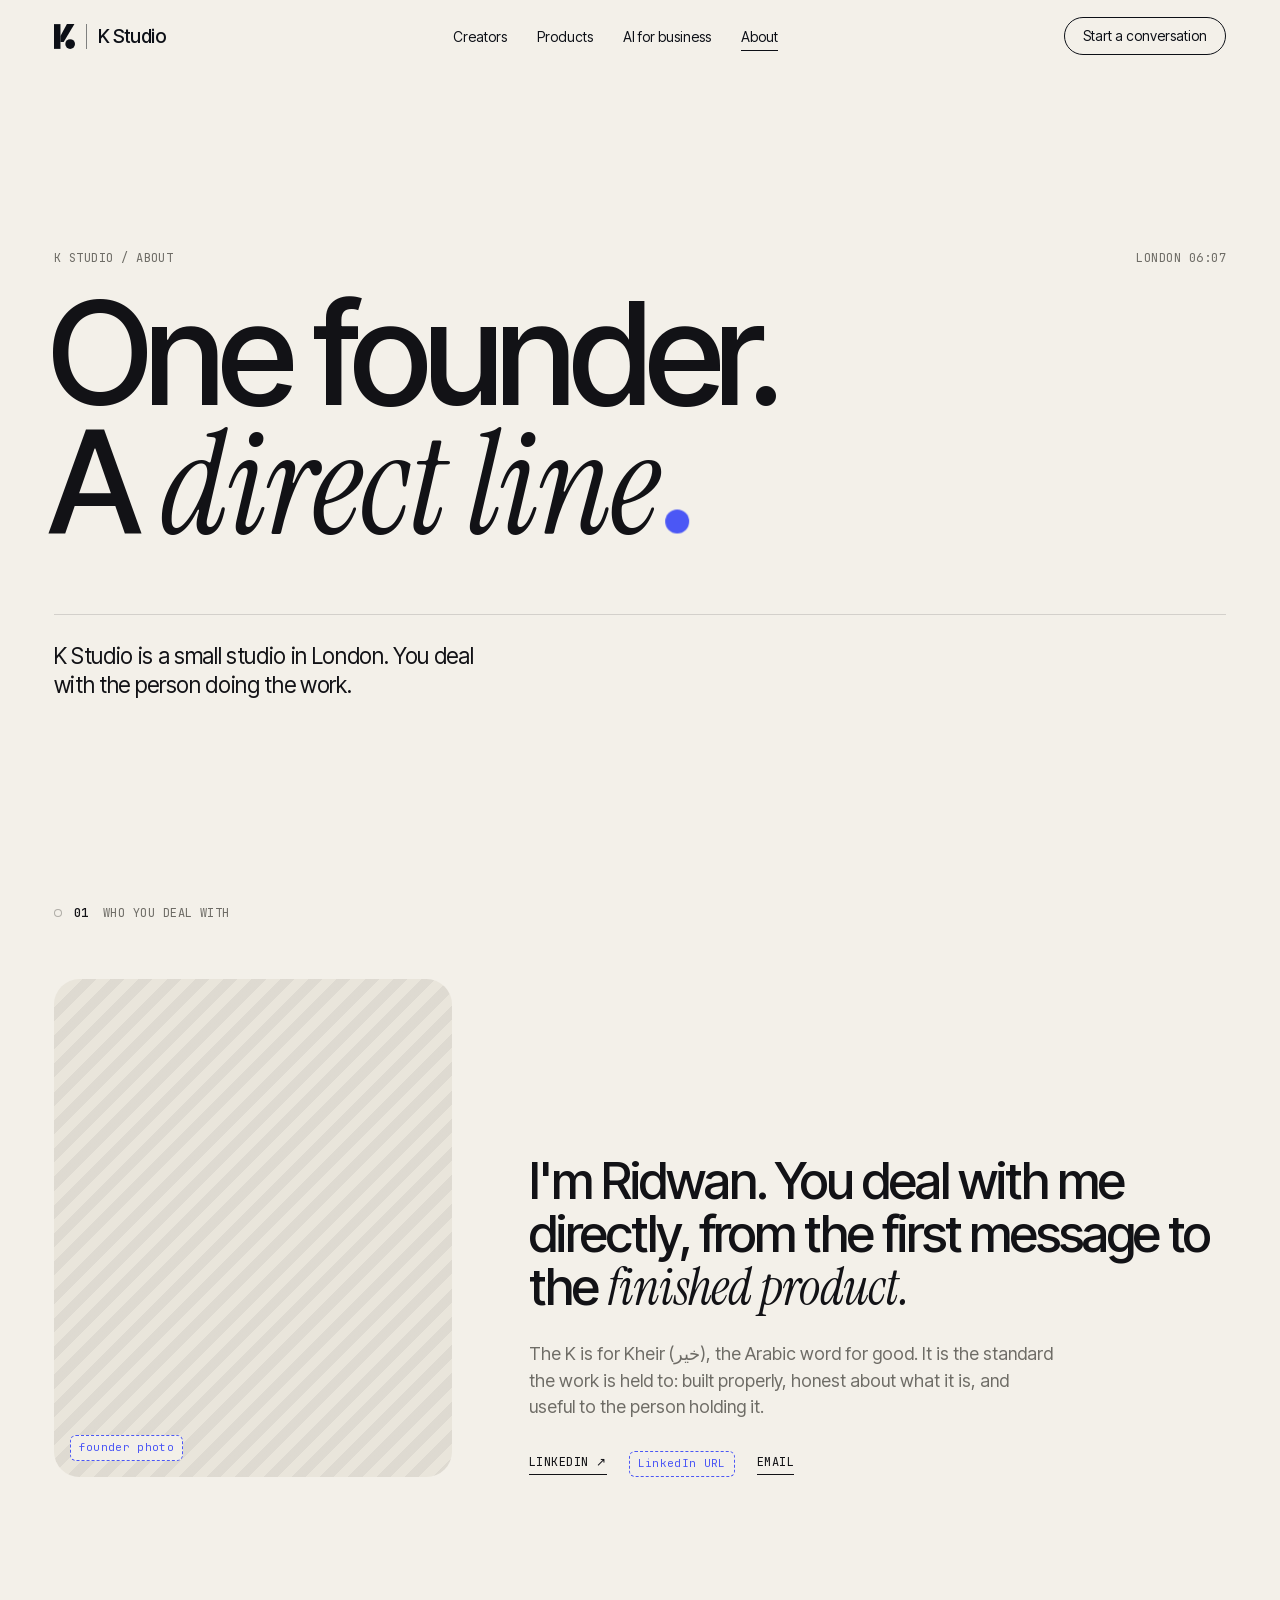
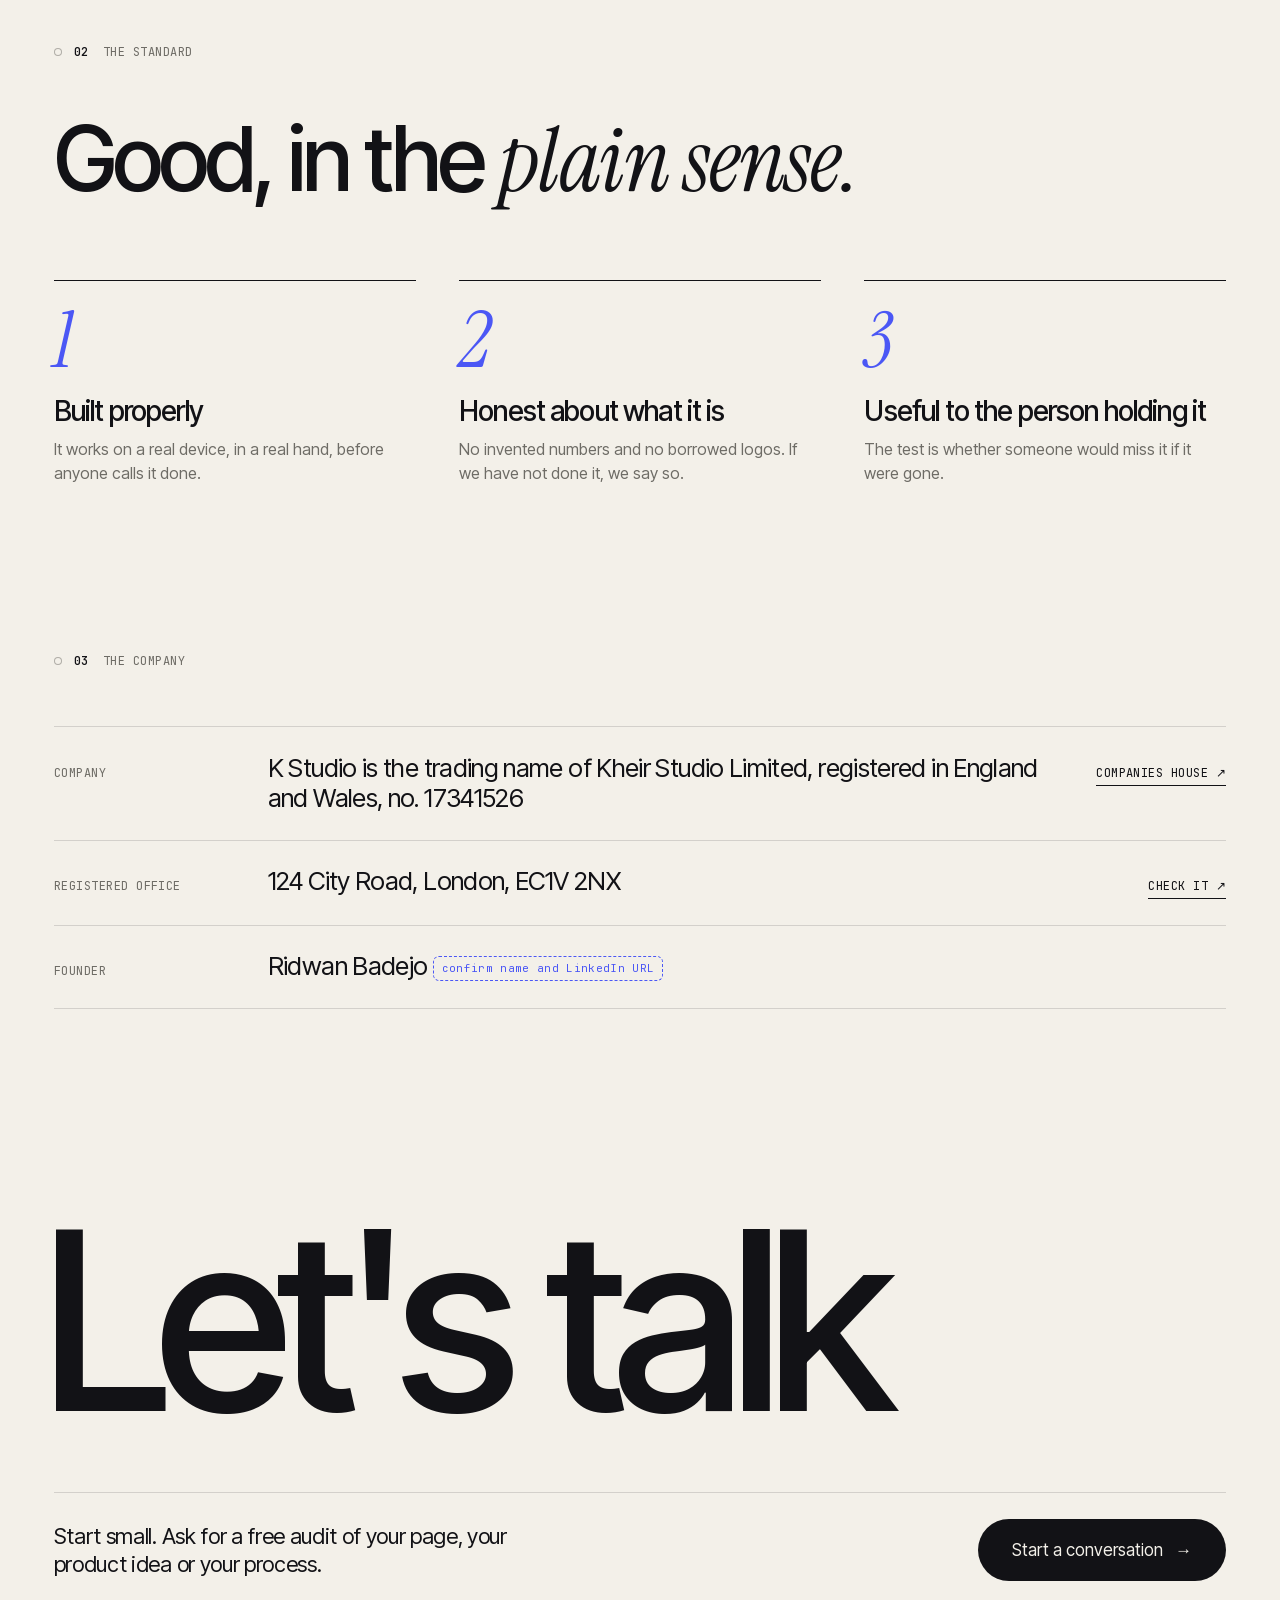
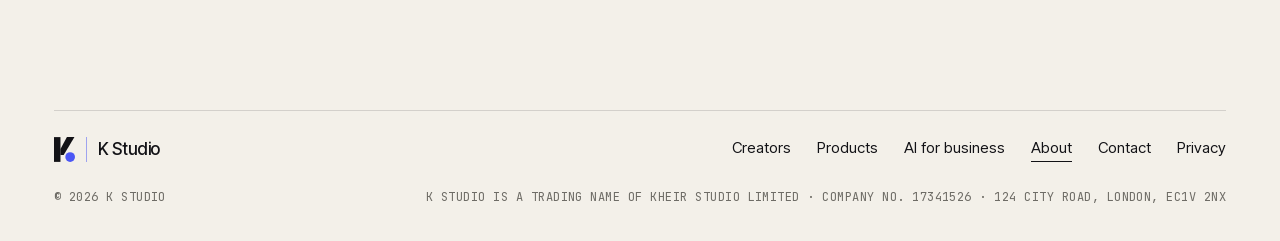
==== about/index.html @ 63e9dd8e "Launch the K Studio site Eight pages: home, creators, products, AI for business, about, contact, pri" ====
<!doctype html>
<html lang="en-GB">
<head>
<meta charset="utf-8">
<meta name="viewport" content="width=device-width, initial-scale=1">
<title>About · K Studio</title>
<meta name="description" content="K Studio is one founder in London. Who you deal with, the company behind it, and what the K stands for.">
<link rel="canonical" href="https://kheirstudio.com/about/">
<meta property="og:type" content="website">
<meta property="og:site_name" content="K Studio">
<meta property="og:title" content="About · K Studio">
<meta property="og:description" content="K Studio is one founder in London. Who you deal with, the company behind it, and what the K stands for.">
<meta property="og:url" content="https://kheirstudio.com/about/">
<meta property="og:image" content="https://kheirstudio.com/assets/og/about.png">
<meta property="og:image:width" content="1200">
<meta property="og:image:height" content="630">
<meta property="og:image:alt" content="K Studio. One founder. A direct line.">
<meta name="twitter:card" content="summary_large_image">
<meta name="theme-color" content="#F3F0E9">
<link rel="icon" href="/assets/logo-mark.svg" type="image/svg+xml">
<link rel="icon" href="/assets/favicon-32.png" sizes="32x32" type="image/png">
<link rel="apple-touch-icon" href="/assets/apple-touch-icon.png">
<link rel="preload" href="/assets/fonts/inter-tight-latin.woff2" as="font" type="font/woff2" crossorigin>
<script>document.documentElement.classList.add('js')</script>
<link rel="stylesheet" href="/assets/site.css">
</head>
<body>

<a class="skip" href="#main">Skip to content</a>
<div class="dot" aria-hidden="true"></div>

<header class="nav" id="nav">
  <div class="wrap nav-in">
    <a class="brand" href="/" aria-label="K Studio, home"><svg viewBox="15 9 39 46" width="21" height="25" aria-hidden="true"><rect x="15" y="9" width="12" height="46"/><path d="M27 31 39 9h14L33 42h-6z"/><circle class="k-dot" cx="45" cy="46" r="9"/></svg><i aria-hidden="true"></i><span>K Studio</span></a>
    <nav class="nav-links" aria-label="Main">
      <a href="/creators/">Creators</a>
      <a href="/products/">Products</a>
      <a href="/ai/">AI for business</a>
      <a href="/about/" aria-current="page">About</a>
    </nav>
    <a class="nav-cta" href="/contact/">Start a conversation</a>
    <a class="nav-menu" href="#footer-nav" aria-controls="menu">Menu</a>
  </div>
</header>
<div class="menu" id="menu" hidden>
  <nav aria-label="Menu">
    <a href="/" style="--i:0">Home</a>
    <a href="/creators/" style="--i:1">Creators</a>
    <a href="/products/" style="--i:2">Products</a>
    <a href="/ai/" style="--i:3">AI for business</a>
    <a href="/about/" aria-current="page" style="--i:4">About</a>
  </nav>
  <div>
    <a class="btn" href="/contact/">Start a conversation <span aria-hidden="true">→</span></a>
    <p class="menu-legal mono">K Studio is a trading name of Kheir Studio Limited · Company no. 17341526 · 124 City Road, London, EC1V 2NX</p>
  </div>
</div>

<main id="main">
  <!-- HERO -->
  <div class="hero hero--page wrap" id="top">
    <p class="hero-meta mono"><span>K Studio / About</span><span>London <span data-clock>00:00</span></span></p>
    <h1>
      <span class="line"><span class="line-in" style="--i:0">One founder.</span></span>
      <span class="line"><span class="line-in" style="--i:1">A <em>direct line</em><span class="dot-anchor" data-c="accent"></span></span></span>
    </h1>
    <div class="hero-foot">
      <p class="lede">K Studio is a small studio in London. You deal with the person doing the work.</p>
    </div>
  </div>

  <!-- 01 WHO YOU DEAL WITH -->
  <section class="wrap" id="about">
    <p class="label mono"><span class="dot-anchor dot-anchor--sm" data-c="accent"></span><b>01</b>Who you deal with</p>
    <div class="about">
      <div class="portrait" data-reveal><span class="todo">founder photo</span></div>
      <div data-reveal>
        <p class="about-t">I'm Ridwan. You deal with me directly, from the first message to the <em>finished product.</em></p>
        <p class="about-d">The K is for Kheir (<span lang="ar">خير</span>), the Arabic word for good. It is the standard the work is held to: built properly, honest about what it is, and useful to the person holding it.</p>
        <p class="about-l mono"><a href="#about">LinkedIn ↗</a><span class="todo">LinkedIn URL</span><a href="/contact/">Email</a></p>
      </div>
    </div>
  </section>

  <!-- 02 THE STANDARD -->
  <section class="wrap tight" id="standard">
    <p class="label mono"><span class="dot-anchor dot-anchor--sm" data-c="accent"></span><b>02</b>The standard</p>
    <h2 class="h2" data-reveal>Good, in the <em>plain sense.</em></h2>
    <div class="steps">
      <div class="step" data-reveal><i>1</i><h3>Built properly</h3><p>It works on a real device, in a real hand, before anyone calls it done.</p></div>
      <div class="step" data-reveal style="--d:110ms"><i>2</i><h3>Honest about what it is</h3><p>No invented numbers and no borrowed logos. If we have not done it, we say so.</p></div>
      <div class="step" data-reveal style="--d:220ms"><i>3</i><h3>Useful to the person holding it</h3><p>The test is whether someone would miss it if it were gone.</p></div>
    </div>
  </section>

  <!-- 03 THE COMPANY -->
  <section class="wrap tight" id="company">
    <p class="label mono"><span class="dot-anchor dot-anchor--sm" data-c="accent"></span><b>03</b>The company</p>
    <ul class="ledger">
      <li data-reveal><span class="k mono">Company</span><span class="v">K Studio is the trading name of Kheir Studio Limited, registered in England and Wales, no. 17341526</span><a class="go mono" href="https://find-and-update.company-information.service.gov.uk/company/17341526" target="_blank" rel="noopener">Companies House ↗</a></li>
      <li data-reveal><span class="k mono">Registered office</span><span class="v">124 City Road, London, EC1V 2NX</span><a class="go mono" href="https://find-and-update.company-information.service.gov.uk/company/17341526" target="_blank" rel="noopener">Check it ↗</a></li>
      <li data-reveal><span class="k mono">Founder</span><span class="v">Ridwan Badejo <span class="todo">confirm name and LinkedIn URL</span></span></li>
    </ul>
  </section>

  <!-- CTA -->
  <section class="wrap cta" id="contact">
    <p class="cta-big" aria-label="Let's talk.">Let's talk<span class="dot-anchor" data-c="accent"></span></p>
    <div class="cta-foot">
      <p>Start small. Ask for a free audit of your page, your product idea or your process.</p>
      <a class="btn" href="/contact/" data-magnetic>Start a conversation <span aria-hidden="true">→</span></a>
    </div>
  </section>
</main>

<footer class="wrap">
  <div class="foot">
    <a class="brand" href="/" aria-label="K Studio, home"><svg viewBox="15 9 39 46" width="21" height="25" aria-hidden="true"><rect x="15" y="9" width="12" height="46"/><path d="M27 31 39 9h14L33 42h-6z"/><circle class="k-dot" cx="45" cy="46" r="9"/></svg><i aria-hidden="true"></i><span>K Studio</span></a>
    <nav class="foot-nav" id="footer-nav" aria-label="Footer">
      <a href="/creators/">Creators</a>
      <a href="/products/">Products</a>
      <a href="/ai/">AI for business</a>
      <a href="/about/" aria-current="page">About</a>
      <a href="/contact/">Contact</a>
      <a href="/privacy/">Privacy</a>
    </nav>
  </div>
  <p class="foot-legal mono"><span>&copy; <span id="year">2026</span> K Studio</span><span>K Studio is a trading name of Kheir Studio Limited · Company no. 17341526 · 124 City Road, London, EC1V 2NX</span></p>
</footer>

<script src="/assets/site.js"></script>
</body>
</html>
---- assets/site.css ----
/* Fonts: self-hosted, Latin subset. SIL Open Font Licence 1.1, see fonts/OFL-*.txt */
@font-face{font-family:"Inter Tight";font-style:normal;font-weight:400 500;font-display:swap;
  src:url(fonts/inter-tight-latin.woff2) format("woff2");
  unicode-range:U+0000-00FF,U+0131,U+0152-0153,U+02BB-02BC,U+02C6,U+02DA,U+02DC,U+0304,U+0308,U+0329,U+2000-206F,U+20AC,U+2122,U+2191,U+2193,U+2212,U+2215,U+FEFF,U+FFFD}
@font-face{font-family:"Instrument Serif";font-style:italic;font-weight:400;font-display:swap;
  src:url(fonts/instrument-serif-italic-latin.woff2) format("woff2");
  unicode-range:U+0000-00FF,U+0131,U+0152-0153,U+02BB-02BC,U+02C6,U+02DA,U+02DC,U+0304,U+0308,U+0329,U+2000-206F,U+20AC,U+2122,U+2191,U+2193,U+2212,U+2215,U+FEFF,U+FFFD}
@font-face{font-family:"JetBrains Mono";font-style:normal;font-weight:400 500;font-display:swap;
  src:url(fonts/jetbrains-mono-latin.woff2) format("woff2");
  unicode-range:U+0000-00FF,U+0131,U+0152-0153,U+02BB-02BC,U+02C6,U+02DA,U+02DC,U+0304,U+0308,U+0329,U+2000-206F,U+20AC,U+2122,U+2191,U+2193,U+2212,U+2215,U+FEFF,U+FFFD}

:root{
  --paper:#F3F0E9; --ink:#121216; --mut:#6E6C66; --line:rgba(18,18,22,.14); --line-2:rgba(18,18,22,.32);
  --accent:#4B57F5; --accent-night:#8A94FF; --live:#17A567;
  --night:#0B0B10; --night-ink:#EFEDE6; --night-mut:#8E8D97; --night-line:rgba(239,237,230,.14);
  --ease:cubic-bezier(.22,1,.36,1);
  --pad:clamp(20px,4.2vw,64px);
  --radius:clamp(22px,3vw,44px);
  --sans:"Inter Tight",-apple-system,BlinkMacSystemFont,"Segoe UI",sans-serif;
  --serif:"Instrument Serif",Georgia,serif;
  --mono:"JetBrains Mono",ui-monospace,Menlo,monospace;
}
*{box-sizing:border-box;margin:0;padding:0}
html{-webkit-text-size-adjust:100%}
html.menu-open{overflow:hidden}
body{background:var(--paper);color:var(--ink);font-family:var(--sans);font-size:17px;line-height:1.5;
  -webkit-font-smoothing:antialiased;overflow-x:hidden}
a{color:inherit;text-decoration:none}
img{display:block;max-width:100%}
picture{display:contents}
ul,ol{list-style:none}
em{font-family:var(--serif);font-style:italic;font-weight:400;letter-spacing:-.015em}
:focus-visible{outline:2px solid var(--accent);outline-offset:4px;border-radius:4px}
.night :focus-visible{outline-color:var(--accent-night)}
.wrap{max-width:1360px;margin:0 auto;padding-left:var(--pad);padding-right:var(--pad)}
.mono{font-family:var(--mono);font-size:12px;letter-spacing:.04em;text-transform:uppercase}
.skip{position:absolute;left:-999px}
.skip:focus{left:16px;top:16px;z-index:99;background:var(--ink);color:var(--paper);padding:10px 14px;border-radius:8px}
.todo{display:inline-block;font-family:var(--mono);font-size:11px;letter-spacing:.03em;color:var(--accent);
  border:1px dashed var(--accent);border-radius:6px;padding:4px 8px;text-transform:none;line-height:1.4;vertical-align:middle}
.night .todo{color:var(--accent-night);border-color:var(--accent-night)}
.u{border-bottom:1px solid currentColor;padding-bottom:2px;transition:color .3s}
.u:hover{color:var(--accent)}

/* reveal on scroll (only hidden when JS is running) */
.js [data-reveal]{opacity:0;transform:translateY(26px);transition:opacity 1s var(--ease),transform 1s var(--ease);transition-delay:var(--d,0ms)}
.js [data-reveal].is-in{opacity:1;transform:none}

/* ---------- the dot ---------- */
.dot{position:fixed;left:0;top:0;width:10px;height:10px;border-radius:50%;background:var(--accent);
  z-index:30;pointer-events:none;opacity:0;will-change:transform}
.js-dot .dot{opacity:1;view-transition-name:dot}
.dot-anchor{display:inline-block;width:.17em;height:.17em;border-radius:50%;background:var(--accent);margin-left:.05em;flex:none}
.dot-anchor--sm{width:8px;height:8px;margin:0 12px 0 0}
.js-dot .dot-anchor{background:transparent}
.js-dot .dot-anchor--sm{box-shadow:inset 0 0 0 1px currentColor;opacity:.5}

/* ---------- nav ---------- */
.nav{position:fixed;inset:0 0 auto 0;z-index:50;mix-blend-mode:difference;color:#fff;transition:transform .6s var(--ease)}
.nav.is-hidden{transform:translateY(-110%)}
.menu-open .nav{transform:none}
.nav-in{display:flex;align-items:center;justify-content:space-between;height:72px}
/* logo lockup: K-dot icon, hairline, name. One colour in the nav because of the blend mode. */
.brand{display:inline-flex;align-items:center;gap:11px;font-weight:500;letter-spacing:-.03em;font-size:19px;line-height:1;white-space:nowrap}
.brand svg{height:25px;width:auto;fill:currentColor;flex:none}
.brand i{display:block;width:1px;height:25px;background:currentColor;opacity:.5}
.nav-links{display:flex;gap:30px;font-size:14px}
.nav-links a{position:relative;padding:4px 0}
.nav-links a::after{content:"";position:absolute;left:0;right:0;bottom:0;height:1px;background:currentColor;
  transform:scaleX(0);transform-origin:right;transition:transform .5s var(--ease)}
.nav-links a:hover::after,.nav-links a[aria-current]::after{transform:scaleX(1);transform-origin:left}
.nav-cta,.nav-menu{border:1px solid currentColor;border-radius:999px;padding:9px 18px;font-size:14px;line-height:1.3;transition:background .4s,color .4s}
.nav-cta:hover,.nav-menu:hover{background:#fff;color:#000}
.nav-menu{display:none;background:none;color:inherit;font-family:inherit;cursor:pointer}
@media(max-width:760px){.nav-links,.nav-cta{display:none}.nav-menu{display:inline-block}}

/* menu (phones) */
.menu{position:fixed;inset:0;z-index:45;background:var(--paper);overflow-y:auto;
  padding:104px var(--pad) 40px;display:flex;flex-direction:column;justify-content:space-between;gap:40px}
.menu[hidden]{display:none}
.menu nav{display:flex;flex-direction:column;border-bottom:1px solid var(--line)}
.menu nav a{font-size:clamp(38px,11vw,60px);font-weight:500;letter-spacing:-.045em;line-height:1.15;padding:8px 0;border-top:1px solid var(--line)}
.menu nav a[aria-current]{color:var(--accent)}
.menu .btn{align-self:flex-start;margin-top:28px}
.menu-legal{color:var(--mut);line-height:1.6}
.js .menu{opacity:0;transition:opacity .45s var(--ease)}
.js .menu nav a{transform:translateY(18px);transition:transform .8s var(--ease);transition-delay:calc(var(--i,0)*45ms)}
.js .menu.is-open{opacity:1}
.js .menu.is-open nav a{transform:none}

/* ---------- hero ---------- */
.hero{min-height:100svh;display:flex;flex-direction:column;justify-content:flex-end;padding-top:130px;padding-bottom:38px}
.hero--page{min-height:82svh}
.hero--short{min-height:0;padding-top:clamp(130px,17vw,240px);padding-bottom:0}
.hero-meta{display:flex;justify-content:space-between;gap:20px;color:var(--mut)}
h1{font-weight:500;font-size:clamp(40px,11.2vw,184px);line-height:.9;letter-spacing:-.05em;margin:22px 0 0 -.04em}
.h1--long{font-size:clamp(35px,6.9vw,96px)}
.line{display:block;overflow:hidden;padding-bottom:.16em;margin-bottom:-.16em}
.line-in{display:block}
.js .line-in{transform:translateY(114%)}
.js.is-ready .line-in{transform:none;transition:transform 1.25s var(--ease);transition-delay:calc(var(--i,0)*120ms + 120ms)}
.hero-foot{display:grid;grid-template-columns:minmax(0,1fr) auto;gap:40px;align-items:end;
  margin-top:clamp(34px,5vw,70px);padding-top:26px;border-top:1px solid var(--line)}
.lede{font-size:clamp(18px,1.75vw,25px);line-height:1.32;letter-spacing:-.015em;max-width:34ch}
.live li{display:flex;justify-content:space-between;gap:34px;padding:7px 0}
.live a{display:flex;justify-content:space-between;gap:34px;width:100%}
.live a span{color:var(--mut);transition:color .3s}
.live a:hover span{color:var(--accent)}
.live-h{color:var(--mut);align-items:center;justify-content:flex-start!important;gap:9px!important}
.pulse{display:inline-block;width:7px;height:7px;border-radius:50%;background:var(--live);position:relative;flex:none}
.pulse::after{content:"";position:absolute;inset:-5px;border-radius:50%;border:1px solid var(--live);animation:ping 2.4s var(--ease) infinite}
@keyframes ping{0%{transform:scale(.5);opacity:.9}100%{transform:scale(1.5);opacity:0}}
@media(max-width:760px){.hero-foot{grid-template-columns:1fr}}

/* ---------- sections ---------- */
section{padding-top:clamp(90px,13vw,190px);padding-bottom:clamp(90px,13vw,190px)}
section.tight{padding-top:0}
section.compact{padding-top:clamp(56px,7vw,110px);padding-bottom:0}
.label{display:flex;align-items:center;color:var(--mut);margin-bottom:clamp(30px,4.4vw,64px)}
.label b{font-weight:500;color:var(--ink);margin-right:14px}
.h2{font-size:clamp(40px,7vw,116px);line-height:.94;letter-spacing:-.045em;font-weight:500}
.label + .ledger{margin-top:0}
.statement-lite{font-size:clamp(22px,2.4vw,34px);line-height:1.2;letter-spacing:-.025em;max-width:30ch}
.after{margin-top:22px}

/* dark band */
.night{background:var(--night);color:var(--night-ink);border-radius:var(--radius)}
.night .label{color:var(--night-mut)}
.night .label b{color:var(--night-ink)}
.night + section{padding-top:clamp(90px,13vw,190px)}

/* statement */
.statement{font-size:clamp(29px,4.5vw,72px);line-height:1.07;letter-spacing:-.035em;font-weight:500;max-width:1180px}
.js .statement .w{opacity:.16}
.statement-d{color:var(--mut);font-size:clamp(17px,1.4vw,20px);max-width:48ch;margin-top:clamp(26px,3vw,40px)}

/* service rows */
.rows{border-bottom:1px solid var(--line)}
.row{display:grid;grid-template-columns:70px minmax(0,1fr) minmax(0,1.05fr) 44px;gap:24px;align-items:center;
  padding:clamp(26px,3.4vw,46px) 0;border-top:1px solid var(--line)}
.row-n{color:var(--mut)}
.row-t{font-size:clamp(34px,5.2vw,82px);line-height:1;letter-spacing:-.045em;font-weight:500;
  transition:transform .7s var(--ease),color .4s}
.row-d{color:var(--mut);font-size:16px;line-height:1.5;max-width:46ch}
.row-d strong{display:block;color:var(--ink);font-weight:500;font-size:19px;letter-spacing:-.01em;margin-bottom:6px}
.row-a{font-size:26px;justify-self:end;transition:transform .7s var(--ease),color .4s}
.row:hover .row-t{transform:translateX(18px);color:var(--accent)}
.row:hover .row-a{transform:translateX(8px);color:var(--accent)}
@media(max-width:860px){
  .row{grid-template-columns:40px minmax(0,1fr) 30px}
  .row-d{grid-column:2 / -1}
  .row:hover .row-t{transform:none}
}

/* projects */
.project{display:grid;grid-template-columns:minmax(0,5fr) minmax(0,6fr);gap:clamp(30px,6vw,110px);align-items:center;
  padding:clamp(64px,9vw,140px) 0;border-top:1px solid var(--night-line)}
.project--first{border-top:0;padding-top:clamp(50px,7vw,100px)}
.project:last-child{padding-bottom:0}
.project--flip .p-media{order:-1}
.p-head{display:flex;align-items:center;gap:16px}
.p-head img{width:56px;height:56px;border-radius:14px}
.p-name{font-size:clamp(30px,3.6vw,56px);letter-spacing:-.04em;font-weight:500;line-height:1}
.p-line{font-size:clamp(19px,1.8vw,26px);line-height:1.28;letter-spacing:-.015em;margin:24px 0 30px;max-width:26ch}
.facts{border-top:1px solid var(--night-line)}
.facts li{display:grid;grid-template-columns:118px minmax(0,1fr);gap:16px;padding:13px 0;border-bottom:1px solid var(--night-line);font-size:15px}
.facts .mono{color:var(--night-mut);padding-top:3px}
.facts .ok{display:inline-flex;align-items:center;gap:9px}
.facts a{border-bottom:1px solid currentColor}
.btn-line{display:inline-flex;gap:10px;align-items:center;margin-top:32px;padding-bottom:6px;border-bottom:1px solid currentColor;font-size:16px}
.btn-line span{display:inline-block;transition:transform .5s var(--ease)}
.btn-line:hover span{transform:translate(4px,-4px)}
.btn-line--r:hover span{transform:translateX(5px)}
.phones{display:flex;justify-content:center;gap:clamp(14px,2.4vw,36px);align-items:flex-start}
a.phones{cursor:pointer}
.phone{width:min(44%,300px);aspect-ratio:506/1100;border-radius:clamp(26px,3.3vw,48px);padding:6px;background:#1C1C22;
  box-shadow:0 50px 90px -34px rgba(0,0,0,.85),inset 0 0 0 1px rgba(255,255,255,.07);will-change:transform}
.phone img{width:100%;height:100%;object-fit:cover;border-radius:clamp(21px,2.9vw,42px)}
.ba{position:relative;aspect-ratio:3/2;border-radius:clamp(16px,2vw,28px);overflow:hidden;--pos:50%;background:#16161b}
.ba img{position:absolute;inset:0;width:100%;height:100%;object-fit:cover}
.ba-before{clip-path:inset(0 calc(100% - var(--pos)) 0 0)}
.ba-line{position:absolute;top:0;bottom:0;left:var(--pos);width:2px;margin-left:-1px;background:#fff}
.ba-line::after{content:"";position:absolute;top:50%;left:50%;width:38px;height:38px;margin:-19px 0 0 -19px;border-radius:50%;
  background:#fff;box-shadow:0 6px 20px rgba(0,0,0,.35)}
.ba-tag{position:absolute;bottom:14px;background:rgba(11,11,16,.62);color:#fff;padding:6px 10px;border-radius:999px;
  -webkit-backdrop-filter:blur(8px);backdrop-filter:blur(8px);font-size:10px}
.ba-tag--l{left:14px}.ba-tag--r{right:14px}
.ba input{position:absolute;inset:0;width:100%;height:100%;margin:0;opacity:0;cursor:ew-resize}
@media(max-width:860px){
  .project{grid-template-columns:1fr}
  .project--flip .p-media{order:0}
}

/* receipts */
.ledger{border-bottom:1px solid var(--line);margin-top:clamp(40px,5vw,70px)}
.ledger li{display:grid;grid-template-columns:190px minmax(0,1fr) auto;gap:24px;align-items:baseline;
  padding:clamp(18px,2vw,28px) 0;border-top:1px solid var(--line)}
.ledger .k{color:var(--mut)}
.ledger .v{font-size:clamp(18px,2vw,29px);letter-spacing:-.025em;line-height:1.2;transition:transform .7s var(--ease)}
.ledger .go{white-space:nowrap;border-bottom:1px solid currentColor;padding-bottom:3px;transition:color .3s}
.ledger li:hover .v{transform:translateX(12px)}
.ledger li:hover .go{color:var(--accent)}
.ledger .none .v{color:var(--mut)}
.ledger--plain li{grid-template-columns:190px minmax(0,1fr)}
.ledger--plain li:hover .v{transform:none}
@media(max-width:860px){
  .ledger li,.ledger--plain li{grid-template-columns:1fr;gap:8px}
  .ledger .go{justify-self:start}
  .ledger li:hover .v{transform:none}
}

/* steps */
.steps{display:grid;grid-template-columns:repeat(3,minmax(0,1fr));gap:clamp(24px,3.4vw,56px);margin-top:clamp(44px,6vw,90px)}
.steps--4{grid-template-columns:repeat(4,minmax(0,1fr))}
.step{border-top:1px solid var(--ink);padding-top:22px}
.step i{font-family:var(--serif);font-style:italic;font-size:clamp(54px,6vw,92px);line-height:1;color:var(--accent);display:block}
.step h3{font-size:clamp(22px,2.2vw,31px);letter-spacing:-.03em;font-weight:500;margin:16px 0 10px;line-height:1.1}
.step p{color:var(--mut);font-size:16px;max-width:34ch}
.night .step{border-top-color:var(--night-line)}
.night .step i{color:var(--accent-night)}
.night .step p{color:var(--night-mut)}
.keep{display:flex;flex-wrap:wrap;gap:12px 30px;align-items:center;margin-top:clamp(40px,5vw,70px);
  font-size:clamp(20px,2.3vw,32px);letter-spacing:-.03em}
.keep span.mono{color:var(--mut)}
.night .keep span.mono{color:var(--night-mut)}
.keep + .keep{margin-top:16px}
.night .btn-line{margin-top:clamp(36px,4vw,56px)}
@media(max-width:1000px){.steps--4{grid-template-columns:repeat(2,minmax(0,1fr))}}
@media(max-width:860px){.steps,.steps--4{grid-template-columns:1fr}}

/* two columns: you keep / we do */
.cols2{display:grid;grid-template-columns:repeat(2,minmax(0,1fr));margin-top:clamp(44px,6vw,90px)}
.cols2 > div{padding:0 clamp(20px,4vw,64px)}
.cols2 > div:first-child{padding-left:0}
.cols2 > div + div{border-left:1px solid var(--night-line);padding-right:0}
.cols2 .mono{color:var(--night-mut);padding-bottom:16px}
.cols2 ul{border-bottom:1px solid var(--night-line)}
.cols2 li{font-size:28px;font-weight:500;letter-spacing:-.035em;line-height:1.15;padding:12px 0;border-top:1px solid var(--night-line)}
@media(max-width:760px){
  .cols2{grid-template-columns:1fr;gap:44px}
  .cols2 > div,.cols2 > div + div{padding:0;border-left:0}
}

/* sample audit card */
.audit{max-width:760px;margin-top:clamp(40px,5vw,70px);border:1px solid var(--line);border-radius:14px;background:var(--paper);padding:clamp(20px,3vw,36px)}
.audit-h{color:var(--accent);padding-bottom:18px}
.audit li{display:grid;grid-template-columns:170px minmax(0,1fr);gap:8px 24px;padding:16px 0;border-top:1px solid var(--line)}
.audit .k{color:var(--mut);padding-top:3px}
.audit .v{font-size:clamp(17px,1.5vw,20px);letter-spacing:-.015em;line-height:1.35}
.audit-note{color:var(--mut);max-width:60ch;margin-top:22px}
@media(max-width:600px){.audit li{grid-template-columns:1fr}}

/* questions: plain <details>, no JavaScript */
.faq{border-bottom:1px solid var(--line);margin-top:clamp(40px,5vw,70px)}
.faq details{border-top:1px solid var(--line)}
.faq summary{display:flex;justify-content:space-between;align-items:baseline;gap:20px;cursor:pointer;list-style:none;
  font-size:24px;font-weight:500;letter-spacing:-.03em;line-height:1.2;padding:22px 0}
.faq summary::-webkit-details-marker{display:none}
.faq summary::after{content:"+";font-weight:400;font-size:28px;line-height:1;flex:none;transition:transform .5s var(--ease)}
.faq details[open] summary::after{transform:rotate(45deg)}
.faq summary:hover{color:var(--accent)}
.faq .a{max-width:60ch;color:var(--mut);padding:0 0 24px}
.faq .a a{color:var(--ink);border-bottom:1px solid currentColor}

/* prose (privacy) */
.prose{max-width:68ch;font-size:17px}
.prose h2{font-size:28px;font-weight:500;letter-spacing:-.03em;line-height:1.15;margin:56px 0 12px}
.prose h2:first-child{margin-top:0}
.prose p+p{margin-top:.8em}
.prose a{border-bottom:1px solid currentColor;transition:color .3s}
.prose a:hover{color:var(--accent)}
.prose .updated{margin-top:56px;color:var(--mut)}

/* about */
.about{display:grid;grid-template-columns:minmax(0,4fr) minmax(0,7fr);gap:clamp(30px,6vw,110px);align-items:end}
.portrait{aspect-ratio:4/5;border-radius:clamp(16px,2vw,28px);background:
  repeating-linear-gradient(135deg,rgba(18,18,22,.05) 0 10px,transparent 10px 20px),#E9E5DB;
  display:flex;align-items:flex-end;padding:16px}
.portrait .todo{background:var(--paper)}
.about-t{font-size:clamp(28px,4vw,62px);line-height:1.04;letter-spacing:-.04em;font-weight:500}
.about-d{color:var(--mut);font-size:clamp(17px,1.4vw,20px);max-width:48ch;margin-top:26px}
.about-l{display:flex;flex-wrap:wrap;align-items:center;gap:14px 22px;margin-top:30px}
.about-l a{border-bottom:1px solid currentColor;padding-bottom:3px}
@media(max-width:860px){.about{grid-template-columns:1fr}.portrait{max-width:320px}}

/* contact form */
.form{display:grid;gap:30px;max-width:760px}
.form[hidden]{display:none}
.field{display:grid;gap:4px;min-width:0}
.field-l{font-family:var(--mono);font-size:12px;letter-spacing:.04em;text-transform:uppercase;color:var(--mut)}
.field-l small{font-size:inherit;text-transform:none;letter-spacing:0}
.input{font:inherit;font-size:20px;letter-spacing:-.01em;color:var(--ink);background:transparent;border:0;border-bottom:1px solid var(--line-2);
  border-radius:0;padding:14px 0;width:100%;transition:border-color .3s;-webkit-appearance:none;appearance:none}
.input:hover{border-bottom-color:var(--ink)}
.input:focus{outline:none;border-bottom-color:var(--accent);box-shadow:0 1px 0 0 var(--accent)}
.input[aria-invalid="true"]{border-bottom-color:var(--ink);box-shadow:0 1px 0 0 var(--ink)}
textarea.input{resize:vertical;line-height:1.45}
.select{position:relative}
.select select{padding-right:34px;cursor:pointer}
.select::after{content:"↓";position:absolute;right:2px;top:50%;transform:translateY(-50%);pointer-events:none;color:var(--mut)}
.field-e{font-size:15px}
.field-e:not(:empty)::before{content:"! "}
.hp{position:absolute;left:-9999px;width:1px;height:1px;overflow:hidden}
.form-foot{display:flex;flex-wrap:wrap;align-items:center;gap:18px 30px}
.form-note{font-size:16px}
.form-err::before{content:"! "}
.nojs{border:1px solid var(--line-2);border-radius:14px;padding:16px 18px;font-size:16px;max-width:760px}
.js .nojs{display:none}
.form-ok{font-size:clamp(24px,2.6vw,36px);letter-spacing:-.03em;line-height:1.2;font-weight:500;max-width:760px;
  border-top:1px solid var(--ink);padding-top:22px}
.form-ok[hidden]{display:none}
.form-ok:focus{outline:none}

/* cta */
.cta{padding-top:clamp(10px,3vw,50px);padding-bottom:clamp(60px,8vw,120px)}
.cta-big{font-size:clamp(70px,19.5vw,330px);line-height:.86;letter-spacing:-.06em;font-weight:500;margin-left:-.05em;white-space:nowrap}
.cta-big--long{font-size:clamp(34px,9.8vw,160px)}
.cta-foot{display:flex;flex-wrap:wrap;justify-content:space-between;align-items:center;gap:26px;
  margin-top:clamp(34px,5vw,70px);padding-top:26px;border-top:1px solid var(--line)}
.cta-foot p{font-size:clamp(18px,1.7vw,24px);letter-spacing:-.015em;max-width:36ch;line-height:1.3}
.btn{display:inline-flex;align-items:center;gap:12px;background:var(--ink);color:var(--paper);border-radius:999px;border:0;
  padding:20px 34px;font:inherit;font-size:17px;line-height:1.3;cursor:pointer;transition:transform .5s var(--ease),background .4s}
.btn:hover{background:var(--accent)}
.btn:disabled{opacity:.55;cursor:progress}

/* footer: full-colour lockup, every page, the legal line */
footer{padding-top:26px;padding-bottom:34px;color:var(--mut)}
.foot{display:flex;flex-wrap:wrap;justify-content:space-between;align-items:center;gap:22px 40px;border-top:1px solid var(--line);padding-top:26px}
.foot .brand{color:var(--ink);font-size:17px}
.foot .brand svg{fill:var(--ink)}
.foot .brand .k-dot{fill:var(--accent)}
.foot .brand i{background:var(--accent)}
.foot-nav{display:flex;flex-wrap:wrap;gap:10px 26px;font-size:15px;color:var(--ink)}
.foot-nav a{border-bottom:1px solid transparent;padding-bottom:2px;transition:border-color .3s}
.foot-nav a:hover,.foot-nav a[aria-current]{border-bottom-color:currentColor}
.foot-legal{display:flex;flex-wrap:wrap;justify-content:space-between;gap:8px 30px;margin-top:26px;line-height:1.6}

/* 404 */
.lost{font-size:clamp(18px,1.75vw,25px);letter-spacing:-.015em;margin-top:clamp(34px,5vw,70px);padding-top:26px;border-top:1px solid var(--line)}

/* cursor label over product media (fine pointers only, added by site.js) */
.cursor{position:fixed;left:0;top:0;z-index:40;pointer-events:none;background:var(--accent);color:#fff;border-radius:999px;
  padding:9px 14px;opacity:0;transition:opacity .35s var(--ease);white-space:nowrap}
.cursor.is-on{opacity:1}

/* page transitions: the dot carries over from page to page */
@view-transition{navigation:auto}
::view-transition-group(dot){animation-duration:.9s;animation-timing-function:cubic-bezier(.22,1,.36,1)}
::view-transition-old(root),::view-transition-new(root){animation-duration:.45s}
.vt-in .line-in{transform:none!important;transition:none!important}

/* failsafe: page is not being painted, so show everything without waiting for a transition */
.no-anim .line-in,.no-anim [data-reveal],.no-anim .menu,.no-anim .menu nav a,.no-anim .faq summary::after{transform:none!important;opacity:1!important;transition:none!important}
.no-anim .faq details[open] summary::after{transform:rotate(45deg)!important}
.menu-open .dot{view-transition-name:none}
.no-anim .statement .w{opacity:1!important}
.no-anim .dot,.no-anim .cursor{display:none}
.no-anim.js-dot .dot-anchor{background:var(--accent)}
.no-anim.js-dot .dot-anchor--sm{box-shadow:none;opacity:1}

@media(prefers-reduced-motion:reduce){
  @view-transition{navigation:none}
  *,*::before,*::after{animation:none!important;transition:none!important}
  .js [data-reveal]{opacity:1;transform:none}
  .js .line-in{transform:none}
  .js .statement .w{opacity:1}
  .js .menu,.js .menu nav a{opacity:1;transform:none}
}
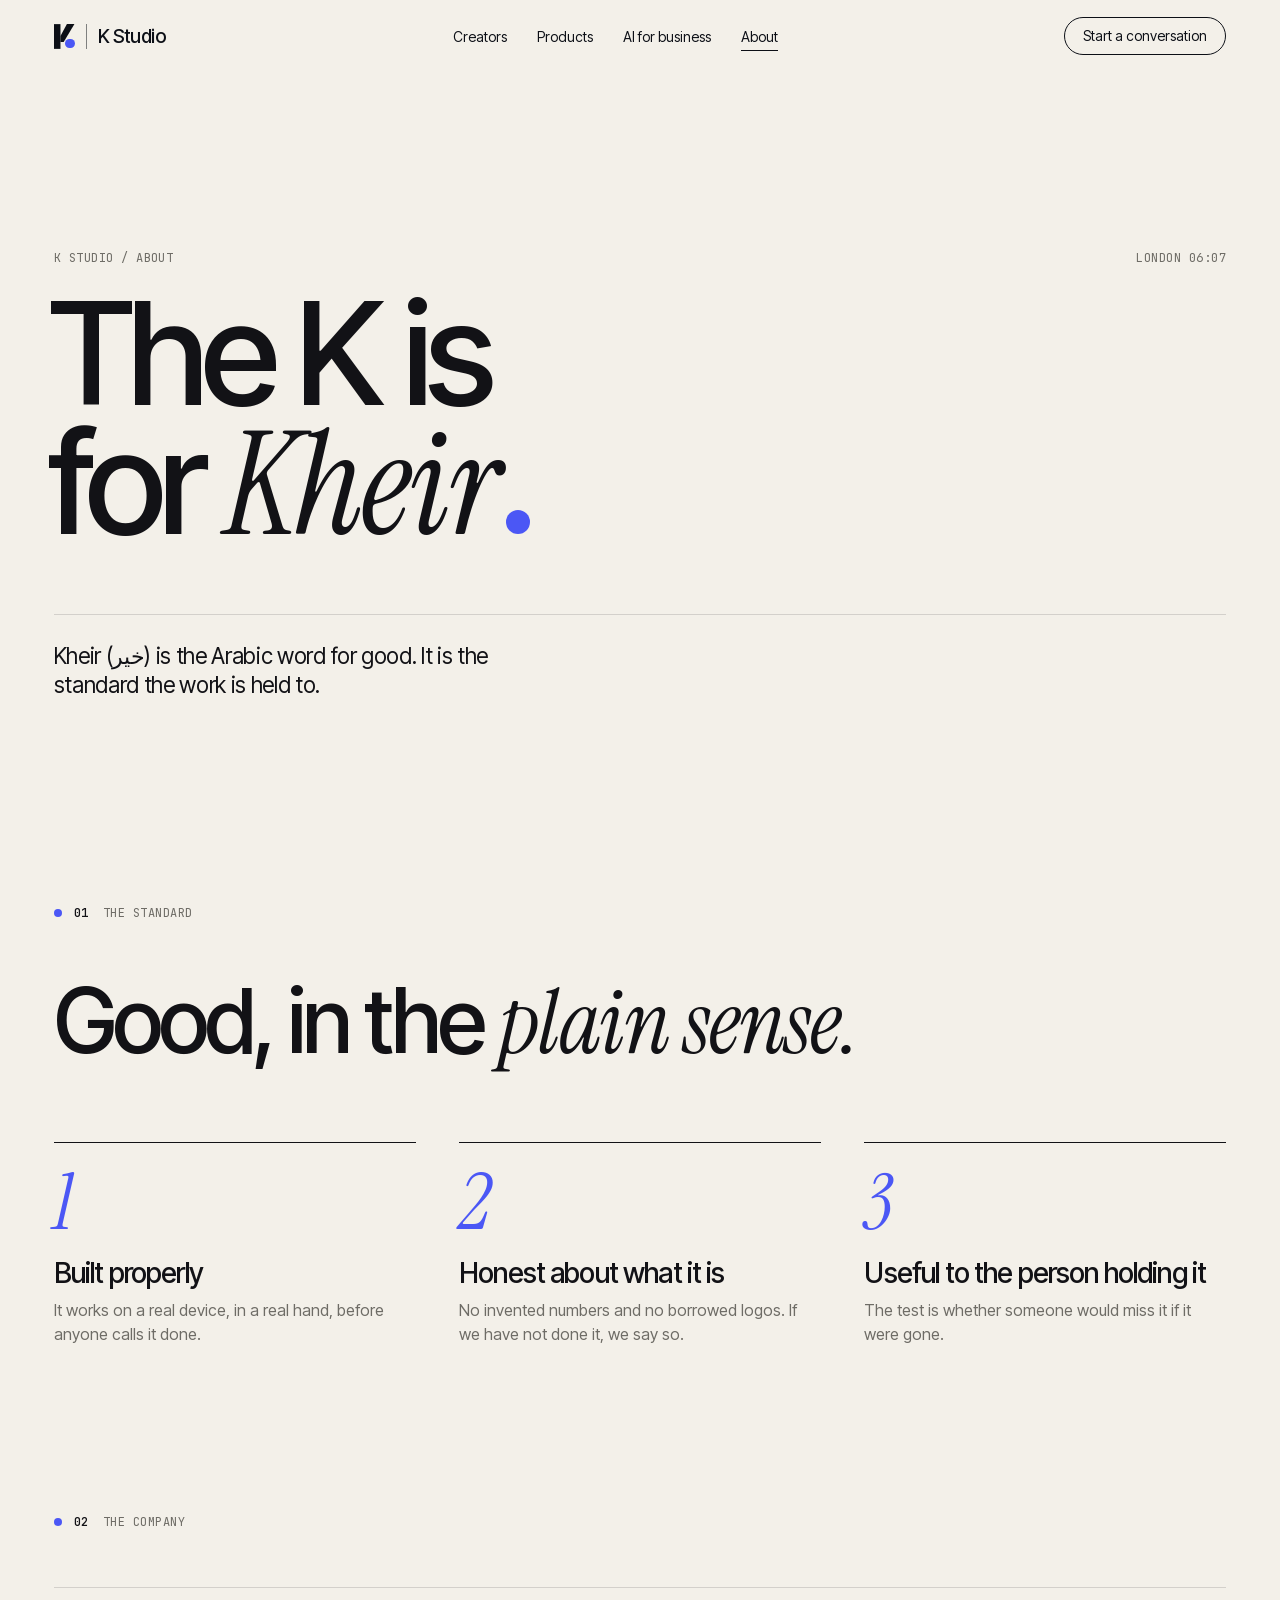
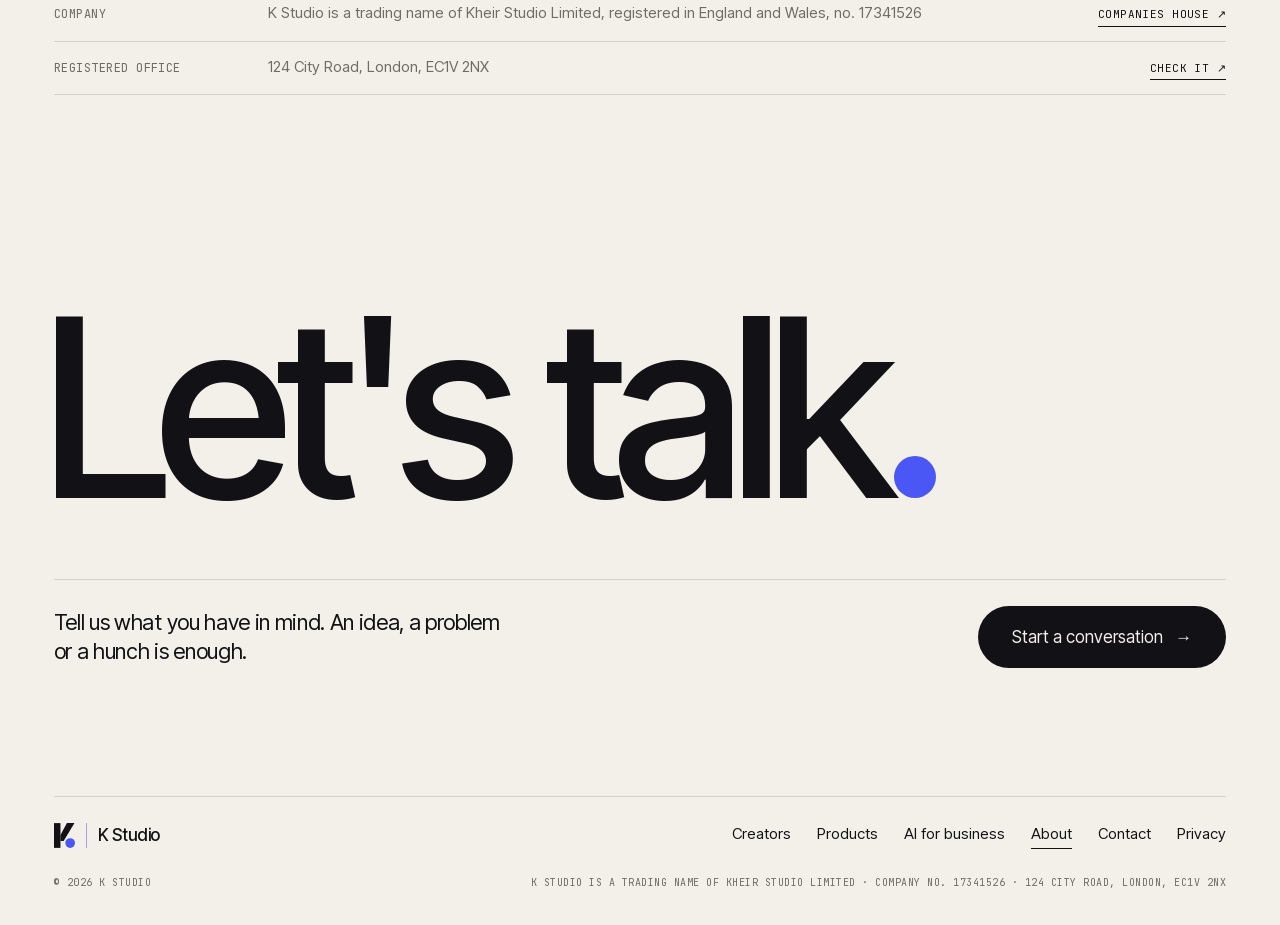
==== commit b0efc65e: "Lead with growth, drop personal details, blue logo dot The home page now speaks to helping any busin" ====
--- a/about/index.html
+++ b/about/index.html
@@ -4,17 +4,17 @@
 <meta charset="utf-8">
 <meta name="viewport" content="width=device-width, initial-scale=1">
 <title>About · K Studio</title>
-<meta name="description" content="K Studio is one founder in London. Who you deal with, the company behind it, and what the K stands for.">
+<meta name="description" content="What the K in K Studio stands for, the standard the work is held to, and the company behind it.">
 <link rel="canonical" href="https://kheirstudio.com/about/">
 <meta property="og:type" content="website">
 <meta property="og:site_name" content="K Studio">
 <meta property="og:title" content="About · K Studio">
-<meta property="og:description" content="K Studio is one founder in London. Who you deal with, the company behind it, and what the K stands for.">
+<meta property="og:description" content="What the K in K Studio stands for, the standard the work is held to, and the company behind it.">
 <meta property="og:url" content="https://kheirstudio.com/about/">
-<meta property="og:image" content="https://kheirstudio.com/assets/og/about.png">
+<meta property="og:image" content="https://kheirstudio.com/assets/og/about-v2.png">
 <meta property="og:image:width" content="1200">
 <meta property="og:image:height" content="630">
-<meta property="og:image:alt" content="K Studio. One founder. A direct line.">
+<meta property="og:image:alt" content="K Studio. The K is for Kheir.">
 <meta name="twitter:card" content="summary_large_image">
 <meta name="theme-color" content="#F3F0E9">
 <link rel="icon" href="/assets/logo-mark.svg" type="image/svg+xml">
@@ -61,30 +61,17 @@
   <div class="hero hero--page wrap" id="top">
     <p class="hero-meta mono"><span>K Studio / About</span><span>London <span data-clock>00:00</span></span></p>
     <h1>
-      <span class="line"><span class="line-in" style="--i:0">One founder.</span></span>
-      <span class="line"><span class="line-in" style="--i:1">A <em>direct line</em><span class="dot-anchor" data-c="accent"></span></span></span>
+      <span class="line"><span class="line-in" style="--i:0">The K is</span></span>
+      <span class="line"><span class="line-in" style="--i:1">for <em>Kheir</em><span class="dot-anchor" data-c="accent"></span></span></span>
     </h1>
     <div class="hero-foot">
-      <p class="lede">K Studio is a small studio in London. You deal with the person doing the work.</p>
+      <p class="lede">Kheir (<span lang="ar">خير</span>) is the Arabic word for good. It is the standard the work is held to.</p>
     </div>
   </div>
 
-  <!-- 01 WHO YOU DEAL WITH -->
-  <section class="wrap" id="about">
-    <p class="label mono"><span class="dot-anchor dot-anchor--sm" data-c="accent"></span><b>01</b>Who you deal with</p>
-    <div class="about">
-      <div class="portrait" data-reveal><span class="todo">founder photo</span></div>
-      <div data-reveal>
-        <p class="about-t">I'm Ridwan. You deal with me directly, from the first message to the <em>finished product.</em></p>
-        <p class="about-d">The K is for Kheir (<span lang="ar">خير</span>), the Arabic word for good. It is the standard the work is held to: built properly, honest about what it is, and useful to the person holding it.</p>
-        <p class="about-l mono"><a href="#about">LinkedIn ↗</a><span class="todo">LinkedIn URL</span><a href="/contact/">Email</a></p>
-      </div>
-    </div>
-  </section>
-
-  <!-- 02 THE STANDARD -->
-  <section class="wrap tight" id="standard">
-    <p class="label mono"><span class="dot-anchor dot-anchor--sm" data-c="accent"></span><b>02</b>The standard</p>
+  <!-- 01 THE STANDARD -->
+  <section class="wrap" id="standard">
+    <p class="label mono"><span class="dot-anchor dot-anchor--sm" data-c="accent"></span><b>01</b>The standard</p>
     <h2 class="h2" data-reveal>Good, in the <em>plain sense.</em></h2>
     <div class="steps">
       <div class="step" data-reveal><i>1</i><h3>Built properly</h3><p>It works on a real device, in a real hand, before anyone calls it done.</p></div>
@@ -93,13 +80,12 @@
     </div>
   </section>
 
-  <!-- 03 THE COMPANY -->
+  <!-- 02 THE COMPANY -->
   <section class="wrap tight" id="company">
-    <p class="label mono"><span class="dot-anchor dot-anchor--sm" data-c="accent"></span><b>03</b>The company</p>
-    <ul class="ledger">
-      <li data-reveal><span class="k mono">Company</span><span class="v">K Studio is the trading name of Kheir Studio Limited, registered in England and Wales, no. 17341526</span><a class="go mono" href="https://find-and-update.company-information.service.gov.uk/company/17341526" target="_blank" rel="noopener">Companies House ↗</a></li>
+    <p class="label mono"><span class="dot-anchor dot-anchor--sm" data-c="accent"></span><b>02</b>The company</p>
+    <ul class="ledger ledger--small">
+      <li data-reveal><span class="k mono">Company</span><span class="v">K Studio is a trading name of Kheir Studio Limited, registered in England and Wales, no. 17341526</span><a class="go mono" href="https://find-and-update.company-information.service.gov.uk/company/17341526" target="_blank" rel="noopener">Companies House ↗</a></li>
       <li data-reveal><span class="k mono">Registered office</span><span class="v">124 City Road, London, EC1V 2NX</span><a class="go mono" href="https://find-and-update.company-information.service.gov.uk/company/17341526" target="_blank" rel="noopener">Check it ↗</a></li>
-      <li data-reveal><span class="k mono">Founder</span><span class="v">Ridwan Badejo <span class="todo">confirm name and LinkedIn URL</span></span></li>
     </ul>
   </section>
 
@@ -107,7 +93,7 @@
   <section class="wrap cta" id="contact">
     <p class="cta-big" aria-label="Let's talk.">Let's talk<span class="dot-anchor" data-c="accent"></span></p>
     <div class="cta-foot">
-      <p>Start small. Ask for a free audit of your page, your product idea or your process.</p>
+      <p>Tell us what you have in mind. An idea, a problem or a hunch is enough.</p>
       <a class="btn" href="/contact/" data-magnetic>Start a conversation <span aria-hidden="true">→</span></a>
     </div>
   </section>
--- a/assets/site.css
+++ b/assets/site.css
@@ -73,6 +73,13 @@
 .nav-cta:hover,.nav-menu:hover{background:#fff;color:#000}
 .nav-menu{display:none;background:none;color:inherit;font-family:inherit;cursor:pointer}
 @media(max-width:760px){.nav-links,.nav-cta{display:none}.nav-menu{display:inline-block}}
+/* the logo's dot in the header: the nav blends with the page, so site.js lays a true accent dot over it */
+.nav-dot{position:fixed;z-index:51;border-radius:50%;background:var(--accent);pointer-events:none;
+  transition:transform .6s var(--ease),background-color .4s}
+.nav-dot.on-dark{background:var(--accent-night)}
+.nav-dot.is-hidden{transform:translateY(-90px)}
+.menu-open .nav-dot{transform:none;background:var(--accent)}
+.has-nav-dot .nav .k-dot{fill:transparent}
 
 /* menu (phones) */
 .menu{position:fixed;inset:0;z-index:45;background:var(--paper);overflow-y:auto;
@@ -203,6 +210,11 @@
 .ledger .none .v{color:var(--mut)}
 .ledger--plain li{grid-template-columns:190px minmax(0,1fr)}
 .ledger--plain li:hover .v{transform:none}
+/* small print: company details */
+.ledger--small li{padding:14px 0;gap:6px 24px}
+.ledger--small .v{font-size:15px;letter-spacing:0;line-height:1.45;color:var(--mut)}
+.ledger--small li:hover .v{transform:none}
+.ledger--small .go{font-size:11px}
 @media(max-width:860px){
   .ledger li,.ledger--plain li{grid-template-columns:1fr;gap:8px}
   .ledger .go{justify-self:start}
@@ -334,6 +346,7 @@
 .foot-nav a{border-bottom:1px solid transparent;padding-bottom:2px;transition:border-color .3s}
 .foot-nav a:hover,.foot-nav a[aria-current]{border-bottom-color:currentColor}
 .foot-legal{display:flex;flex-wrap:wrap;justify-content:space-between;gap:8px 30px;margin-top:26px;line-height:1.6}
+.foot-legal.mono,.menu-legal.mono{font-size:10px;letter-spacing:.05em}
 
 /* 404 */
 .lost{font-size:clamp(18px,1.75vw,25px);letter-spacing:-.015em;margin-top:clamp(34px,5vw,70px);padding-top:26px;border-top:1px solid var(--line)}
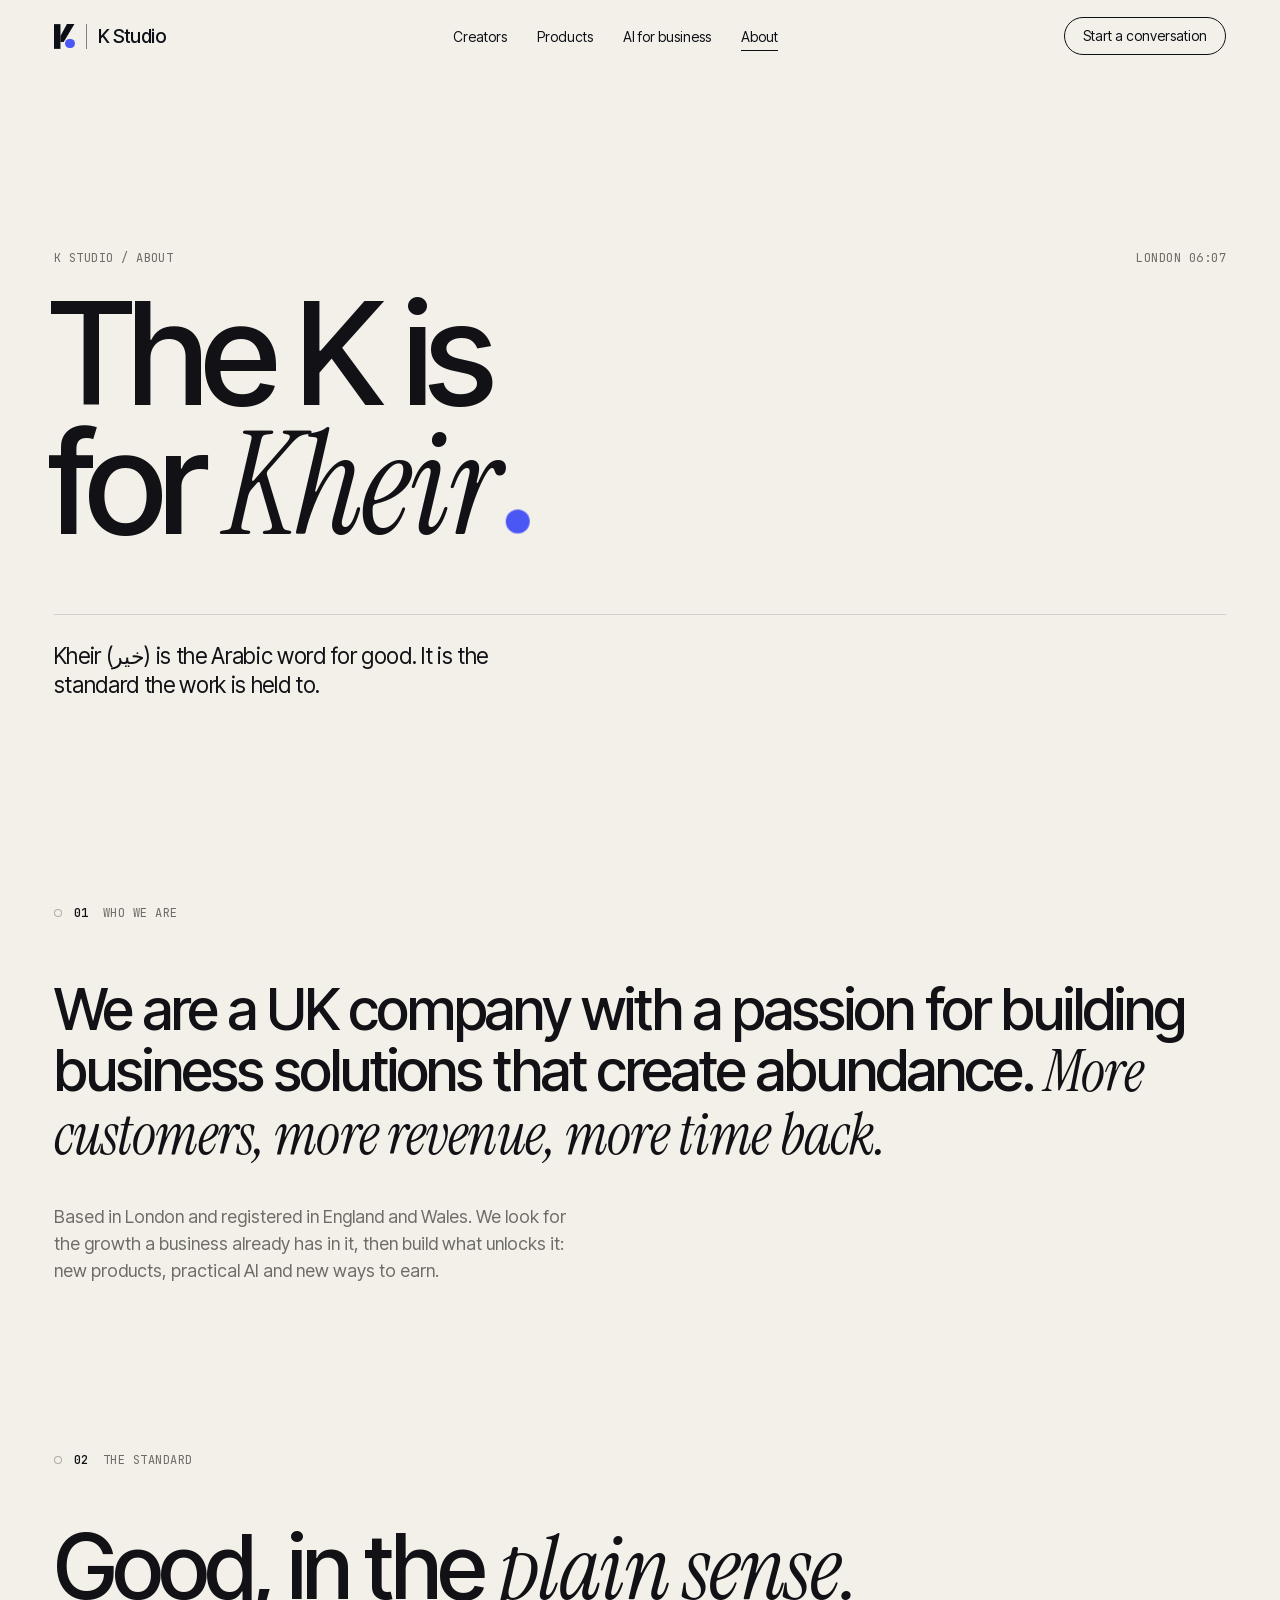
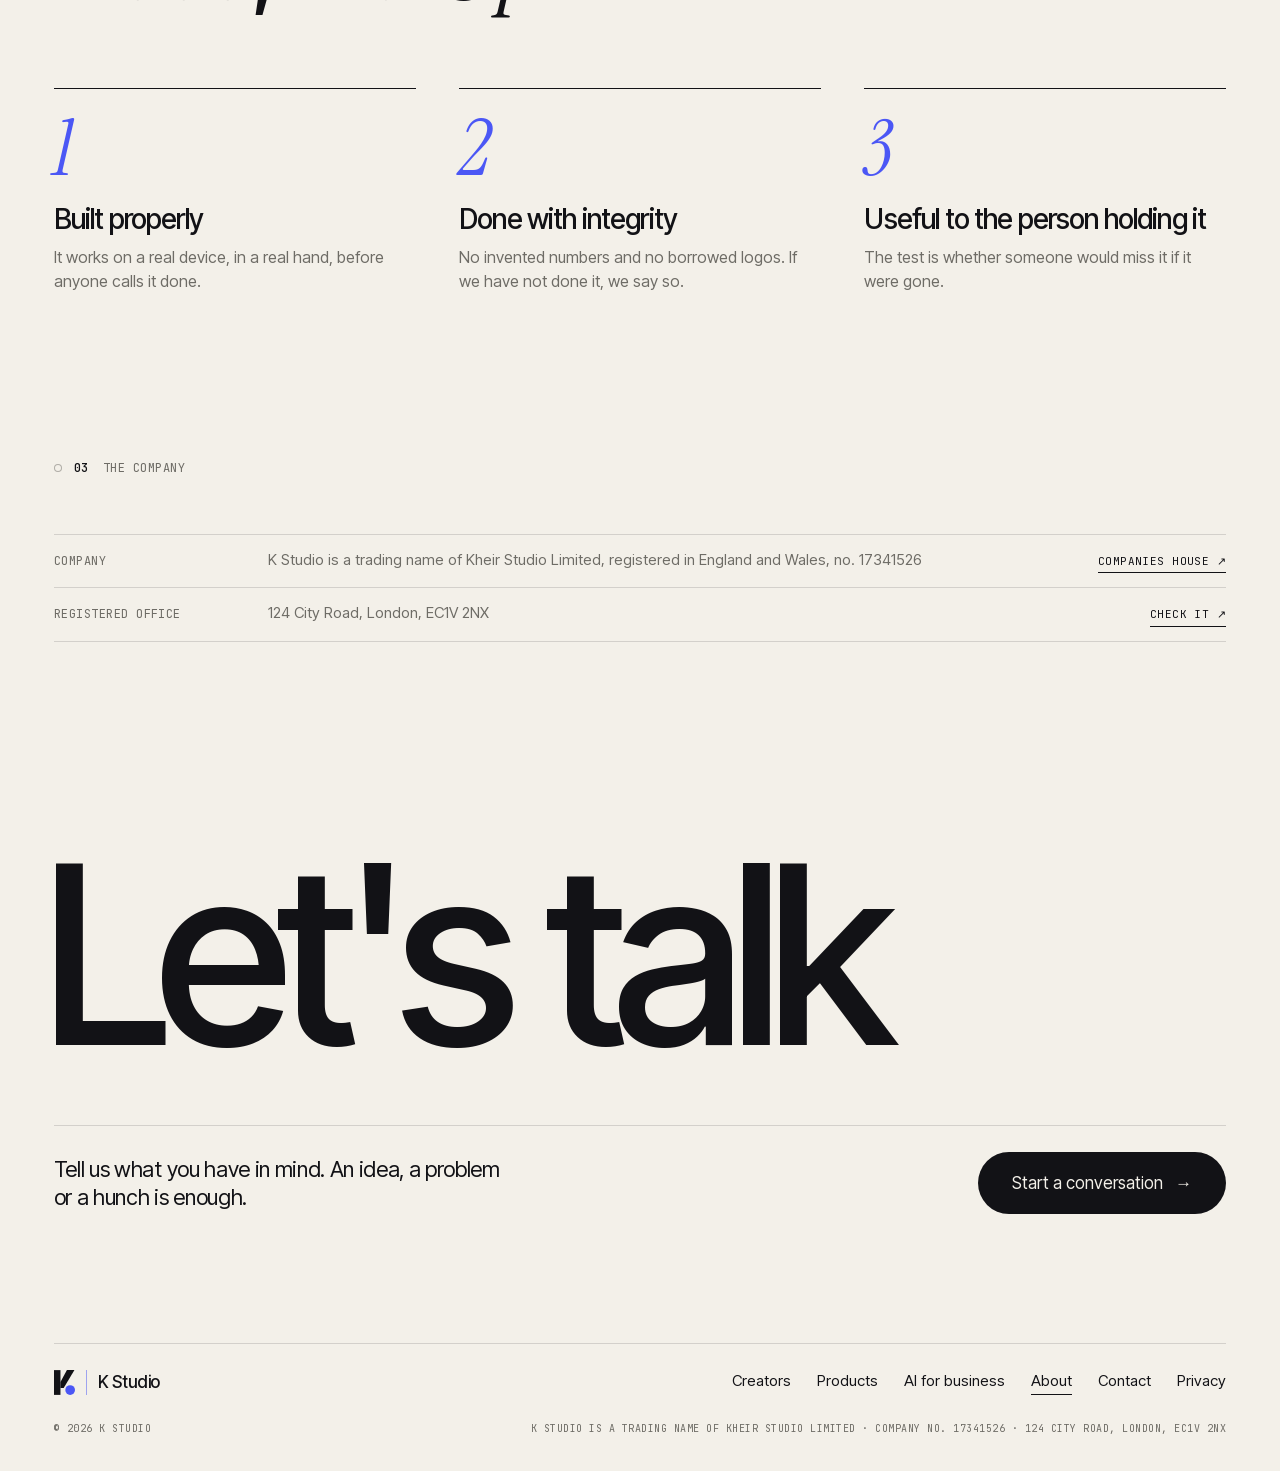
==== commit dd2296bf: "About: integrity, and K Studio as a UK company building for abundance Co-Authored-By: Claude Opus 5." ====
--- a/about/index.html
+++ b/about/index.html
@@ -4,12 +4,12 @@
 <meta charset="utf-8">
 <meta name="viewport" content="width=device-width, initial-scale=1">
 <title>About · K Studio</title>
-<meta name="description" content="What the K in K Studio stands for, the standard the work is held to, and the company behind it.">
+<meta name="description" content="K Studio is a UK company with a passion for building business solutions that create abundance. What the K stands for, and the standard the work is held to.">
 <link rel="canonical" href="https://kheirstudio.com/about/">
 <meta property="og:type" content="website">
 <meta property="og:site_name" content="K Studio">
 <meta property="og:title" content="About · K Studio">
-<meta property="og:description" content="What the K in K Studio stands for, the standard the work is held to, and the company behind it.">
+<meta property="og:description" content="K Studio is a UK company with a passion for building business solutions that create abundance. What the K stands for, and the standard the work is held to.">
 <meta property="og:url" content="https://kheirstudio.com/about/">
 <meta property="og:image" content="https://kheirstudio.com/assets/og/about-v2.png">
 <meta property="og:image:width" content="1200">
@@ -21,7 +21,7 @@
 <link rel="icon" href="/assets/favicon-32.png" sizes="32x32" type="image/png">
 <link rel="apple-touch-icon" href="/assets/apple-touch-icon.png">
 <link rel="preload" href="/assets/fonts/inter-tight-latin.woff2" as="font" type="font/woff2" crossorigin>
-<script>document.documentElement.classList.add('js')</script>
+<script>document.documentElement.classList.add('js');setTimeout(function(){if(!window.KS)document.documentElement.classList.add('no-anim')},3000)</script>
 <link rel="stylesheet" href="/assets/site.css">
 </head>
 <body>
@@ -59,7 +59,7 @@
 <main id="main">
   <!-- HERO -->
   <div class="hero hero--page wrap" id="top">
-    <p class="hero-meta mono"><span>K Studio / About</span><span>London <span data-clock>00:00</span></span></p>
+    <p class="hero-meta mono"><span>K Studio / About</span><span class="clock">London <time data-clock>--:--</time></span></p>
     <h1>
       <span class="line"><span class="line-in" style="--i:0">The K is</span></span>
       <span class="line"><span class="line-in" style="--i:1">for <em>Kheir</em><span class="dot-anchor" data-c="accent"></span></span></span>
@@ -69,20 +69,27 @@
     </div>
   </div>
 
-  <!-- 01 THE STANDARD -->
-  <section class="wrap" id="standard">
-    <p class="label mono"><span class="dot-anchor dot-anchor--sm" data-c="accent"></span><b>01</b>The standard</p>
+  <!-- 01 WHO WE ARE -->
+  <section class="wrap" id="who-we-are">
+    <p class="label mono"><span class="dot-anchor dot-anchor--sm" data-c="accent"></span><b>01</b>Who we are</p>
+    <p class="statement" data-words>We are a UK company with a passion for building business solutions that create abundance. <em>More customers, more revenue, more time&nbsp;back.</em></p>
+    <p class="statement-d" data-reveal>Based in London and registered in England and Wales. We look for the growth a business already has in it, then build what unlocks it: new products, practical AI and new ways to earn.</p>
+  </section>
+
+  <!-- 02 THE STANDARD -->
+  <section class="wrap tight" id="standard">
+    <p class="label mono"><span class="dot-anchor dot-anchor--sm" data-c="accent"></span><b>02</b>The standard</p>
     <h2 class="h2" data-reveal>Good, in the <em>plain sense.</em></h2>
     <div class="steps">
       <div class="step" data-reveal><i>1</i><h3>Built properly</h3><p>It works on a real device, in a real hand, before anyone calls it done.</p></div>
-      <div class="step" data-reveal style="--d:110ms"><i>2</i><h3>Honest about what it is</h3><p>No invented numbers and no borrowed logos. If we have not done it, we say so.</p></div>
+      <div class="step" data-reveal style="--d:110ms"><i>2</i><h3>Done with integrity</h3><p>No invented numbers and no borrowed logos. If we have not done it, we say so.</p></div>
       <div class="step" data-reveal style="--d:220ms"><i>3</i><h3>Useful to the person holding it</h3><p>The test is whether someone would miss it if it were gone.</p></div>
     </div>
   </section>
 
-  <!-- 02 THE COMPANY -->
+  <!-- 03 THE COMPANY -->
   <section class="wrap tight" id="company">
-    <p class="label mono"><span class="dot-anchor dot-anchor--sm" data-c="accent"></span><b>02</b>The company</p>
+    <p class="label mono"><span class="dot-anchor dot-anchor--sm" data-c="accent"></span><b>03</b>The company</p>
     <ul class="ledger ledger--small">
       <li data-reveal><span class="k mono">Company</span><span class="v">K Studio is a trading name of Kheir Studio Limited, registered in England and Wales, no. 17341526</span><a class="go mono" href="https://find-and-update.company-information.service.gov.uk/company/17341526" target="_blank" rel="noopener">Companies House ↗</a></li>
       <li data-reveal><span class="k mono">Registered office</span><span class="v">124 City Road, London, EC1V 2NX</span><a class="go mono" href="https://find-and-update.company-information.service.gov.uk/company/17341526" target="_blank" rel="noopener">Check it ↗</a></li>
--- a/assets/site.css
+++ b/assets/site.css
@@ -21,7 +21,7 @@
   --mono:"JetBrains Mono",ui-monospace,Menlo,monospace;
 }
 *{box-sizing:border-box;margin:0;padding:0}
-html{-webkit-text-size-adjust:100%}
+html{-webkit-text-size-adjust:100%;scroll-padding-top:84px}
 html.menu-open{overflow:hidden}
 body{background:var(--paper);color:var(--ink);font-family:var(--sans);font-size:17px;line-height:1.5;
   -webkit-font-smoothing:antialiased;overflow-x:hidden}
@@ -100,6 +100,7 @@
 .hero--page{min-height:82svh}
 .hero--short{min-height:0;padding-top:clamp(130px,17vw,240px);padding-bottom:0}
 .hero-meta{display:flex;justify-content:space-between;gap:20px;color:var(--mut)}
+html:not(.js) .clock{display:none}
 h1{font-weight:500;font-size:clamp(40px,11.2vw,184px);line-height:.9;letter-spacing:-.05em;margin:22px 0 0 -.04em}
 .h1--long{font-size:clamp(35px,6.9vw,96px)}
 .line{display:block;overflow:hidden;padding-bottom:.16em;margin-bottom:-.16em}
